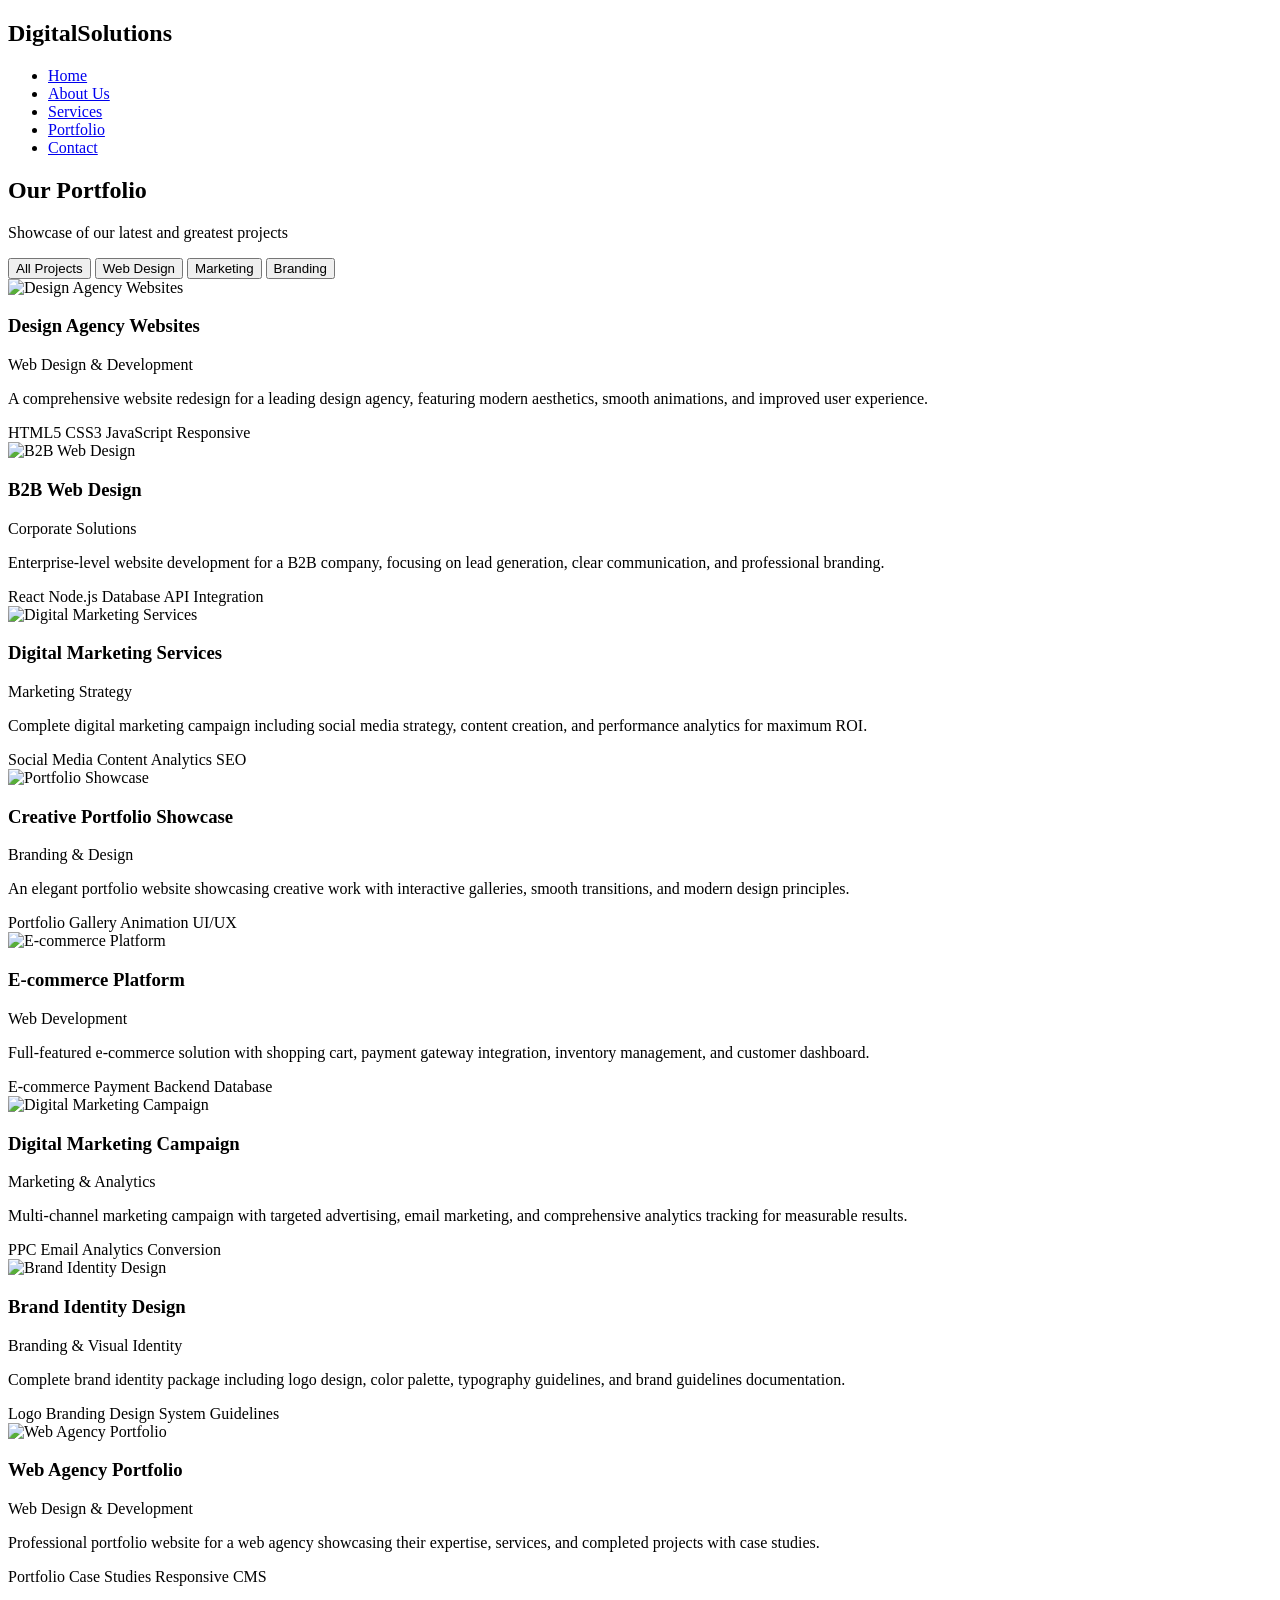
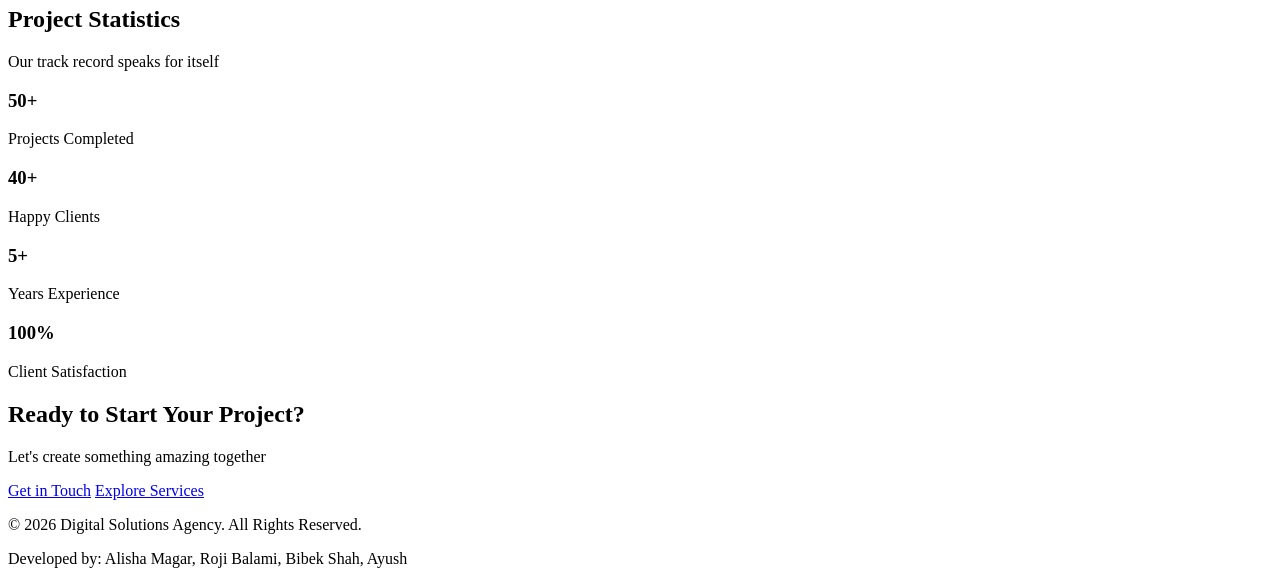
==== portfolio.html @ 6f17cbc4 "Add files via upload" ====
<!DOCTYPE html>
<html lang="en">
<head>
    <meta charset="UTF-8">
    <meta name="viewport" content="width=device-width, initial-scale=1.0">
    <meta name="description" content="Our Portfolio - Digital Solutions Agency">
    <title>Portfolio | Digital Solutions Agency</title>
    <link rel="stylesheet" href="css/style.css">
</head>
<body>
    <header>
        <nav id="navbar">
            <div class="container">
                <h1 class="logo">Digital<span>Solutions</span></h1>
                <ul id="nav-links">
                    <li><a href="index.html">Home</a></li>
                    <li><a href="index.html#about">About Us</a></li>
                    <li><a href="services.html">Services</a></li>
                    <li><a href="portfolio.html" class="active">Portfolio</a></li>
                    <li><a href="index.html#contact">Contact</a></li>
                </ul>
                <div class="menu-toggle" id="mobile-menu">
                    <span class="bar"></span>
                    <span class="bar"></span>
                    <span class="bar"></span>
                </div>
            </div>
        </nav>
    </header>

    <section class="hero-small">
        <div class="container">
            <h2>Our Portfolio</h2>
            <p>Showcase of our latest and greatest projects</p>
        </div>
    </section>

    <section class="section">
        <div class="container">
            <div class="portfolio-filters">
                <button class="filter-btn active" data-filter="all">All Projects</button>
                <button class="filter-btn" data-filter="web">Web Design</button>
                <button class="filter-btn" data-filter="marketing">Marketing</button>
                <button class="filter-btn" data-filter="branding">Branding</button>
            </div>

            <div class="portfolio-grid-full">
                <div class="portfolio-item-full" data-category="web">
                    <img src="images/TKBWjKt4dnG0.jpg" alt="Design Agency Websites">
                    <div class="portfolio-content">
                        <h3>Design Agency Websites</h3>
                        <p class="category">Web Design & Development</p>
                        <p class="description">A comprehensive website redesign for a leading design agency, featuring modern aesthetics, smooth animations, and improved user experience.</p>
                        <div class="project-details">
                            <span class="tag">HTML5</span>
                            <span class="tag">CSS3</span>
                            <span class="tag">JavaScript</span>
                            <span class="tag">Responsive</span>
                        </div>
                    </div>
                </div>

                <div class="portfolio-item-full" data-category="web">
                    <img src="images/zEjSpsb6huUT.jpg" alt="B2B Web Design">
                    <div class="portfolio-content">
                        <h3>B2B Web Design</h3>
                        <p class="category">Corporate Solutions</p>
                        <p class="description">Enterprise-level website development for a B2B company, focusing on lead generation, clear communication, and professional branding.</p>
                        <div class="project-details">
                            <span class="tag">React</span>
                            <span class="tag">Node.js</span>
                            <span class="tag">Database</span>
                            <span class="tag">API Integration</span>
                        </div>
                    </div>
                </div>

                <div class="portfolio-item-full" data-category="marketing">
                    <img src="images/h1PddWuGGS7m.png" alt="Digital Marketing Services">
                    <div class="portfolio-content">
                        <h3>Digital Marketing Services</h3>
                        <p class="category">Marketing Strategy</p>
                        <p class="description">Complete digital marketing campaign including social media strategy, content creation, and performance analytics for maximum ROI.</p>
                        <div class="project-details">
                            <span class="tag">Social Media</span>
                            <span class="tag">Content</span>
                            <span class="tag">Analytics</span>
                            <span class="tag">SEO</span>
                        </div>
                    </div>
                </div>

                <div class="portfolio-item-full" data-category="branding">
                    <img src="images/XluMbDLyAQVP.jpg" alt="Portfolio Showcase">
                    <div class="portfolio-content">
                        <h3>Creative Portfolio Showcase</h3>
                        <p class="category">Branding & Design</p>
                        <p class="description">An elegant portfolio website showcasing creative work with interactive galleries, smooth transitions, and modern design principles.</p>
                        <div class="project-details">
                            <span class="tag">Portfolio</span>
                            <span class="tag">Gallery</span>
                            <span class="tag">Animation</span>
                            <span class="tag">UI/UX</span>
                        </div>
                    </div>
                </div>

                <div class="portfolio-item-full" data-category="web">
                    <img src="images/gO6kTtmcaohw.jpg" alt="E-commerce Platform">
                    <div class="portfolio-content">
                        <h3>E-commerce Platform</h3>
                        <p class="category">Web Development</p>
                        <p class="description">Full-featured e-commerce solution with shopping cart, payment gateway integration, inventory management, and customer dashboard.</p>
                        <div class="project-details">
                            <span class="tag">E-commerce</span>
                            <span class="tag">Payment</span>
                            <span class="tag">Backend</span>
                            <span class="tag">Database</span>
                        </div>
                    </div>
                </div>

                <div class="portfolio-item-full" data-category="marketing">
                    <img src="images/0xlNQxmsc4m5.jpg" alt="Digital Marketing Campaign">
                    <div class="portfolio-content">
                        <h3>Digital Marketing Campaign</h3>
                        <p class="category">Marketing & Analytics</p>
                        <p class="description">Multi-channel marketing campaign with targeted advertising, email marketing, and comprehensive analytics tracking for measurable results.</p>
                        <div class="project-details">
                            <span class="tag">PPC</span>
                            <span class="tag">Email</span>
                            <span class="tag">Analytics</span>
                            <span class="tag">Conversion</span>
                        </div>
                    </div>
                </div>

                <div class="portfolio-item-full" data-category="branding">
                    <img src="images/mFI8Hsvcksqa.jpeg" alt="Brand Identity Design">
                    <div class="portfolio-content">
                        <h3>Brand Identity Design</h3>
                        <p class="category">Branding & Visual Identity</p>
                        <p class="description">Complete brand identity package including logo design, color palette, typography guidelines, and brand guidelines documentation.</p>
                        <div class="project-details">
                            <span class="tag">Logo</span>
                            <span class="tag">Branding</span>
                            <span class="tag">Design System</span>
                            <span class="tag">Guidelines</span>
                        </div>
                    </div>
                </div>

                <div class="portfolio-item-full" data-category="web">
                    <img src="images/j3MkWqbN0NCX.jpg" alt="Web Agency Portfolio">
                    <div class="portfolio-content">
                        <h3>Web Agency Portfolio</h3>
                        <p class="category">Web Design & Development</p>
                        <p class="description">Professional portfolio website for a web agency showcasing their expertise, services, and completed projects with case studies.</p>
                        <div class="project-details">
                            <span class="tag">Portfolio</span>
                            <span class="tag">Case Studies</span>
                            <span class="tag">Responsive</span>
                            <span class="tag">CMS</span>
                        </div>
                    </div>
                </div>
            </div>
        </div>
    </section>

    <section class="section bg-light">
        <div class="container">
            <div class="section-header">
                <h2>Project Statistics</h2>
                <p>Our track record speaks for itself</p>
            </div>
            <div class="stats-grid">
                <div class="stat-card">
                    <h3>50+</h3>
                    <p>Projects Completed</p>
                </div>
                <div class="stat-card">
                    <h3>40+</h3>
                    <p>Happy Clients</p>
                </div>
                <div class="stat-card">
                    <h3>5+</h3>
                    <p>Years Experience</p>
                </div>
                <div class="stat-card">
                    <h3>100%</h3>
                    <p>Client Satisfaction</p>
                </div>
            </div>
        </div>
    </section>

    <section class="section">
        <div class="container">
            <div class="section-header">
                <h2>Ready to Start Your Project?</h2>
                <p>Let's create something amazing together</p>
            </div>
            <div class="cta-buttons">
                <a href="index.html#contact" class="btn">Get in Touch</a>
                <a href="services.html" class="btn btn-secondary">Explore Services</a>
            </div>
        </div>
    </section>

    <footer>
        <div class="container">
            <p>&copy; 2026 Digital Solutions Agency. All Rights Reserved.</p>
            <p>Developed by: Alisha Magar, Roji Balami, Bibek Shah, Ayush</p>
        </div>
    </footer>

    <script src="js/main.js"></script>
    <script src="js/portfolio.js"></script>
</body>
</html>
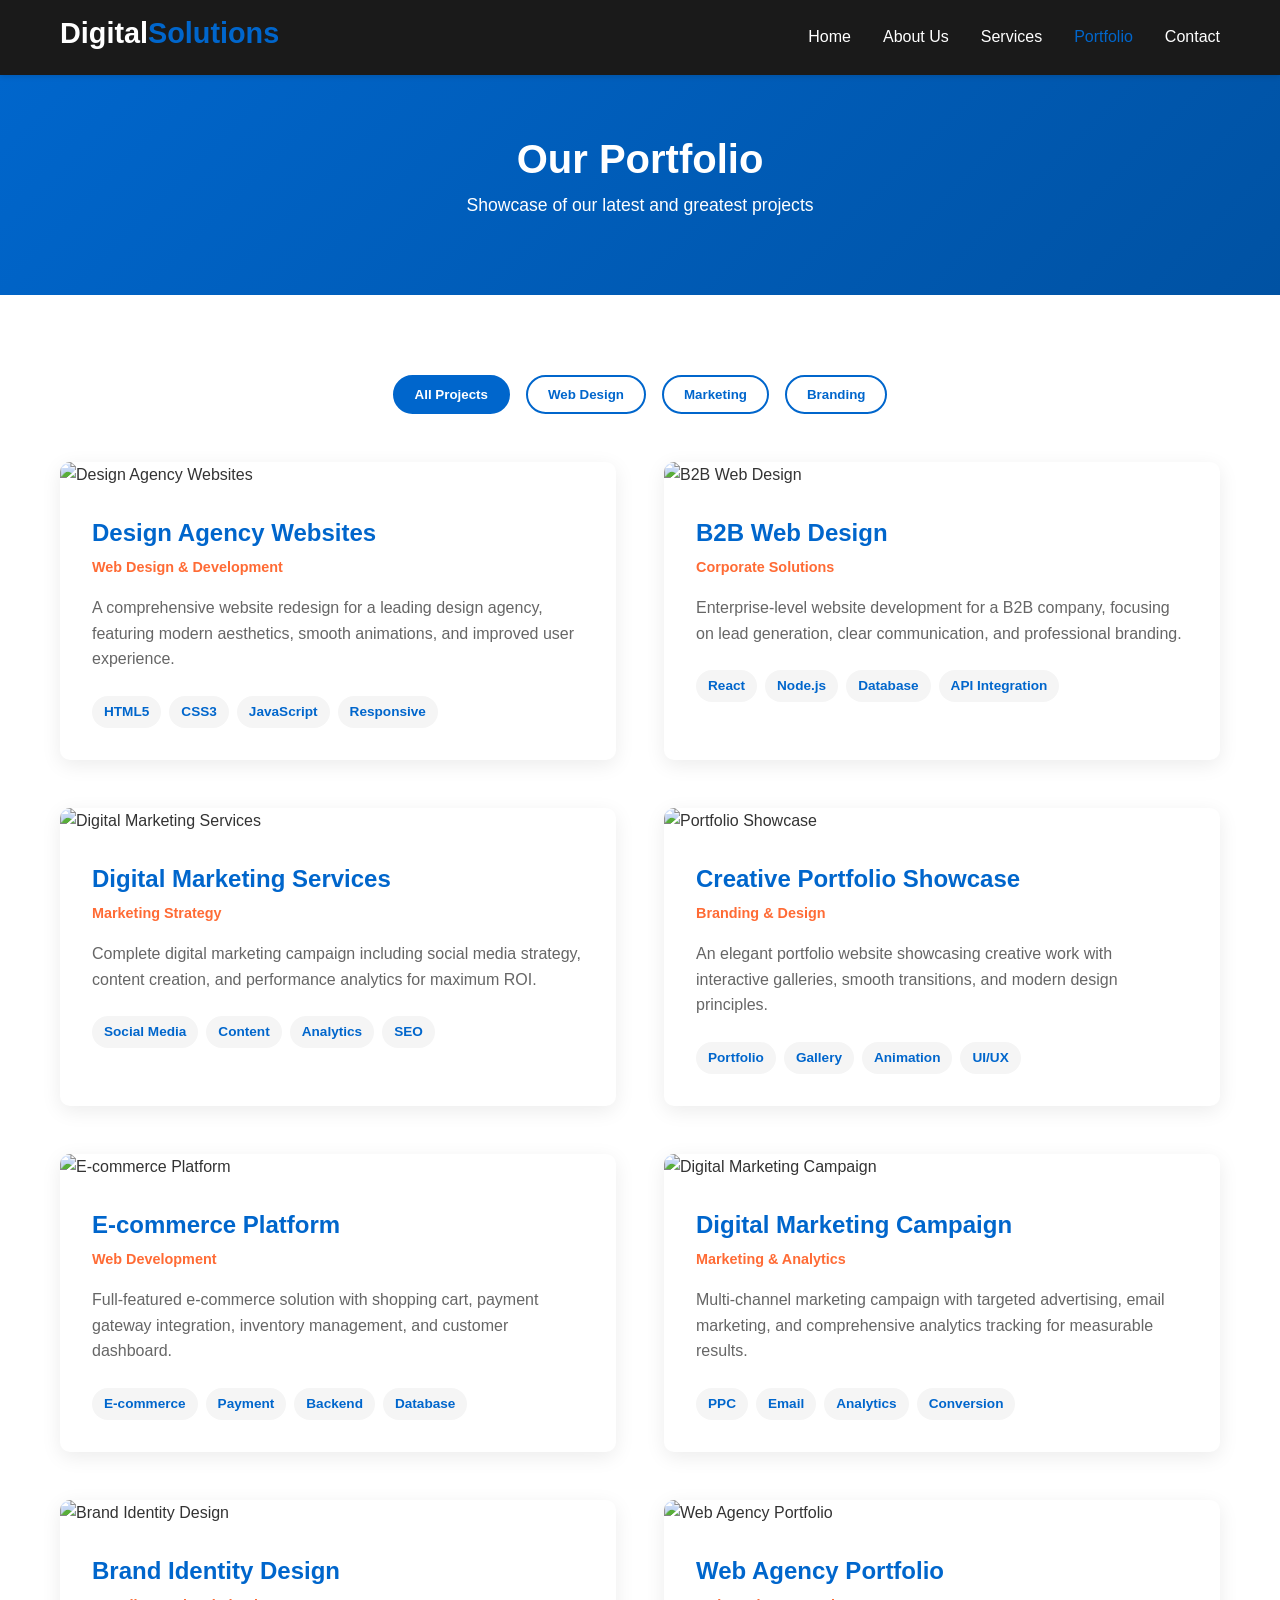
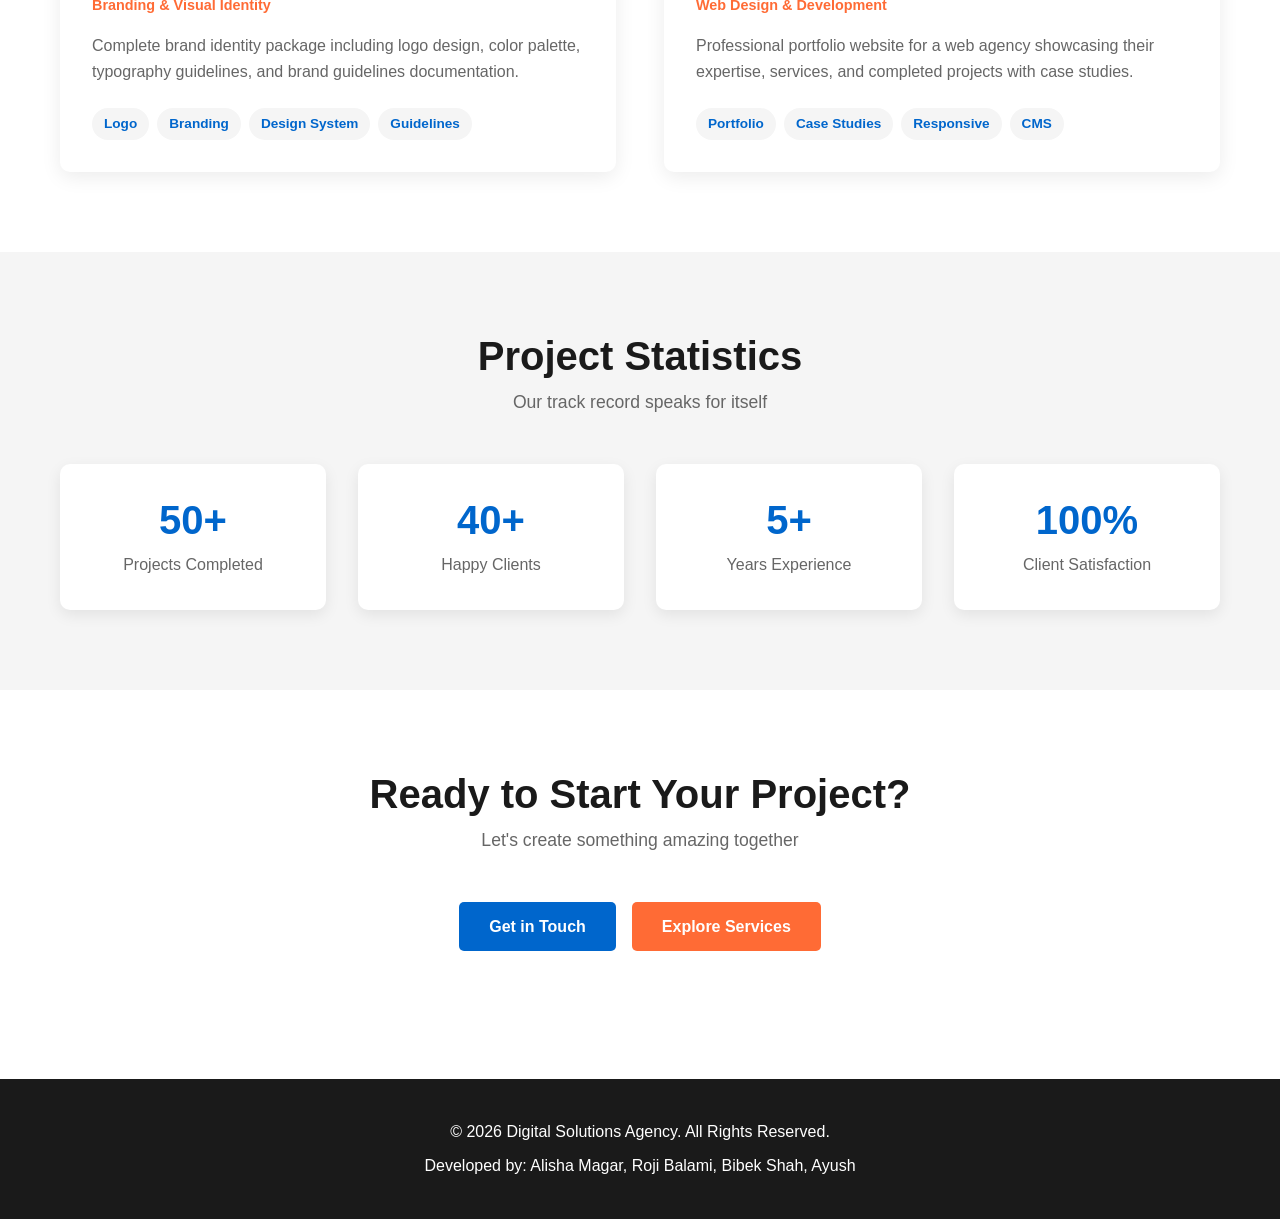
==== commit bfd0411e: "Update portfolio.html" ====
--- a/portfolio.html
+++ b/portfolio.html
@@ -5,7 +5,7 @@
     <meta name="viewport" content="width=device-width, initial-scale=1.0">
     <meta name="description" content="Our Portfolio - Digital Solutions Agency">
     <title>Portfolio | Digital Solutions Agency</title>
-    <link rel="stylesheet" href="css/style.css">
+    <link rel="stylesheet" href="style.css">
 </head>
 <body>
     <header>
--- a/style.css
+++ b/style.css
@@ -0,0 +1,683 @@
+/* ===== Global Styles ===== */
+* {
+    margin: 0;
+    padding: 0;
+    box-sizing: border-box;
+}
+
+:root {
+    --primary-color: #0066cc;
+    --secondary-color: #ff6b35;
+    --dark-color: #1a1a1a;
+    --light-color: #f5f5f5;
+    --text-color: #333;
+    --border-color: #ddd;
+    --transition: all 0.3s ease;
+}
+
+html {
+    scroll-behavior: smooth;
+}
+
+body {
+    font-family: 'Segoe UI', Tahoma, Geneva, Verdana, sans-serif;
+    line-height: 1.6;
+    color: var(--text-color);
+    background-color: #fff;
+}
+
+.container {
+    max-width: 1200px;
+    margin: 0 auto;
+    padding: 0 20px;
+}
+
+/* ===== Typography ===== */
+h1, h2, h3, h4, h5, h6 {
+    line-height: 1.2;
+    margin-bottom: 0.5rem;
+}
+
+h2 {
+    font-size: 2.5rem;
+    color: var(--dark-color);
+}
+
+h3 {
+    font-size: 1.5rem;
+    color: var(--dark-color);
+}
+
+p {
+    margin-bottom: 1rem;
+}
+
+/* ===== Header & Navigation ===== */
+header {
+    background-color: var(--dark-color);
+    color: white;
+    position: sticky;
+    top: 0;
+    z-index: 100;
+    box-shadow: 0 2px 5px rgba(0, 0, 0, 0.1);
+}
+
+nav {
+    padding: 1rem 0;
+}
+
+nav .container {
+    display: flex;
+    justify-content: space-between;
+    align-items: center;
+}
+
+.logo {
+    font-size: 1.8rem;
+    font-weight: bold;
+}
+
+.logo span {
+    color: var(--primary-color);
+}
+
+#nav-links {
+    display: flex;
+    list-style: none;
+    gap: 2rem;
+}
+
+#nav-links a {
+    color: white;
+    text-decoration: none;
+    transition: var(--transition);
+    font-weight: 500;
+}
+
+#nav-links a:hover,
+#nav-links a.active {
+    color: var(--primary-color);
+}
+
+.menu-toggle {
+    display: none;
+    flex-direction: column;
+    cursor: pointer;
+}
+
+.bar {
+    width: 25px;
+    height: 3px;
+    background-color: white;
+    margin: 5px 0;
+    transition: var(--transition);
+}
+
+/* ===== Buttons ===== */
+.btn {
+    display: inline-block;
+    padding: 12px 30px;
+    background-color: var(--primary-color);
+    color: white;
+    text-decoration: none;
+    border: none;
+    border-radius: 5px;
+    cursor: pointer;
+    font-size: 1rem;
+    font-weight: 600;
+    transition: var(--transition);
+}
+
+.btn:hover {
+    background-color: #0052a3;
+    transform: translateY(-2px);
+    box-shadow: 0 5px 15px rgba(0, 102, 204, 0.3);
+}
+
+.btn-secondary {
+    background-color: var(--secondary-color);
+}
+
+.btn-secondary:hover {
+    background-color: #e55a2b;
+}
+
+.btn-block {
+    width: 100%;
+    display: block;
+}
+
+/* ===== Hero Section ===== */
+.hero {
+    background: linear-gradient(135deg, var(--primary-color) 0%, #0052a3 100%);
+    color: white;
+    padding: 100px 0;
+    text-align: center;
+}
+
+.hero-content h2 {
+    color: white;
+    font-size: 3.5rem;
+    margin-bottom: 1.5rem;
+}
+
+.hero-content p {
+    font-size: 1.3rem;
+    margin-bottom: 2rem;
+}
+
+.hero-small {
+    background: linear-gradient(135deg, var(--primary-color) 0%, #0052a3 100%);
+    color: white;
+    padding: 60px 0;
+    text-align: center;
+}
+
+.hero-small h2 {
+    color: white;
+    font-size: 2.5rem;
+    margin-bottom: 0.5rem;
+}
+
+.hero-small p {
+    font-size: 1.1rem;
+}
+
+/* ===== Sections ===== */
+.section {
+    padding: 80px 0;
+}
+
+.section.bg-light {
+    background-color: var(--light-color);
+}
+
+.section-header {
+    text-align: center;
+    margin-bottom: 3rem;
+}
+
+.section-header h2 {
+    margin-bottom: 0.5rem;
+}
+
+.section-header p {
+    font-size: 1.1rem;
+    color: #666;
+}
+
+/* ===== About Section ===== */
+.about-content {
+    display: grid;
+    grid-template-columns: 1fr 1fr;
+    gap: 3rem;
+    align-items: center;
+}
+
+.about-text h3 {
+    margin-bottom: 1rem;
+}
+
+.team-list {
+    list-style: none;
+    margin-top: 1.5rem;
+}
+
+.team-list li {
+    padding: 0.5rem 0;
+    border-bottom: 1px solid var(--border-color);
+}
+
+.about-image img {
+    width: 100%;
+    border-radius: 10px;
+    box-shadow: 0 10px 30px rgba(0, 0, 0, 0.1);
+}
+
+/* ===== Services Section ===== */
+.services-grid {
+    display: grid;
+    grid-template-columns: repeat(auto-fit, minmax(300px, 1fr));
+    gap: 2rem;
+    margin-bottom: 2rem;
+}
+
+.service-card {
+    background: white;
+    padding: 2rem;
+    border-radius: 10px;
+    text-align: center;
+    box-shadow: 0 5px 15px rgba(0, 0, 0, 0.08);
+    transition: var(--transition);
+}
+
+.service-card:hover {
+    transform: translateY(-10px);
+    box-shadow: 0 15px 30px rgba(0, 0, 0, 0.15);
+}
+
+.service-card .icon {
+    font-size: 3rem;
+    margin-bottom: 1rem;
+}
+
+.service-card h3 {
+    margin-bottom: 1rem;
+    color: var(--primary-color);
+}
+
+.service-card p {
+    color: #666;
+    font-size: 0.95rem;
+}
+
+/* ===== Services Detail Page ===== */
+.services-detailed {
+    display: grid;
+    grid-template-columns: repeat(auto-fit, minmax(350px, 1fr));
+    gap: 2.5rem;
+}
+
+.service-detail-card {
+    background: white;
+    padding: 2.5rem;
+    border-radius: 10px;
+    box-shadow: 0 5px 20px rgba(0, 0, 0, 0.08);
+    transition: var(--transition);
+}
+
+.service-detail-card:hover {
+    box-shadow: 0 15px 40px rgba(0, 0, 0, 0.15);
+}
+
+.service-detail-card .service-icon {
+    font-size: 2.5rem;
+    margin-bottom: 1rem;
+}
+
+.service-detail-card h3 {
+    color: var(--primary-color);
+    margin-bottom: 1rem;
+}
+
+.service-features {
+    list-style: none;
+    margin-top: 1.5rem;
+}
+
+.service-features li {
+    padding: 0.5rem 0;
+    color: #555;
+}
+
+.why-choose-grid {
+    display: grid;
+    grid-template-columns: repeat(auto-fit, minmax(250px, 1fr));
+    gap: 2rem;
+}
+
+.why-card {
+    background: white;
+    padding: 2rem;
+    border-radius: 10px;
+    text-align: center;
+    box-shadow: 0 5px 15px rgba(0, 0, 0, 0.08);
+}
+
+.why-card h4 {
+    color: var(--primary-color);
+    margin-bottom: 0.5rem;
+}
+
+/* ===== Portfolio Section ===== */
+.portfolio-grid {
+    display: grid;
+    grid-template-columns: repeat(auto-fit, minmax(250px, 1fr));
+    gap: 2rem;
+    margin-bottom: 2rem;
+}
+
+.portfolio-item {
+    position: relative;
+    overflow: hidden;
+    border-radius: 10px;
+    height: 250px;
+    cursor: pointer;
+}
+
+.portfolio-item img {
+    width: 100%;
+    height: 100%;
+    object-fit: cover;
+    transition: var(--transition);
+}
+
+.portfolio-item:hover img {
+    transform: scale(1.1);
+}
+
+.portfolio-overlay {
+    position: absolute;
+    top: 0;
+    left: 0;
+    width: 100%;
+    height: 100%;
+    background: rgba(0, 102, 204, 0.9);
+    display: flex;
+    flex-direction: column;
+    justify-content: center;
+    align-items: center;
+    color: white;
+    text-align: center;
+    opacity: 0;
+    transition: var(--transition);
+}
+
+.portfolio-item:hover .portfolio-overlay {
+    opacity: 1;
+}
+
+.portfolio-overlay h3 {
+    color: white;
+    margin-bottom: 0.5rem;
+}
+
+.portfolio-overlay p {
+    margin: 0;
+    font-size: 0.9rem;
+}
+
+/* ===== Portfolio Page ===== */
+.portfolio-filters {
+    display: flex;
+    justify-content: center;
+    gap: 1rem;
+    margin-bottom: 3rem;
+    flex-wrap: wrap;
+}
+
+.filter-btn {
+    padding: 10px 20px;
+    border: 2px solid var(--primary-color);
+    background: white;
+    color: var(--primary-color);
+    border-radius: 25px;
+    cursor: pointer;
+    transition: var(--transition);
+    font-weight: 600;
+}
+
+.filter-btn:hover,
+.filter-btn.active {
+    background: var(--primary-color);
+    color: white;
+}
+
+.portfolio-grid-full {
+    display: grid;
+    grid-template-columns: repeat(auto-fit, minmax(400px, 1fr));
+    gap: 3rem;
+}
+
+.portfolio-item-full {
+    background: white;
+    border-radius: 10px;
+    overflow: hidden;
+    box-shadow: 0 5px 20px rgba(0, 0, 0, 0.08);
+    transition: var(--transition);
+}
+
+.portfolio-item-full:hover {
+    box-shadow: 0 15px 40px rgba(0, 0, 0, 0.15);
+    transform: translateY(-5px);
+}
+
+.portfolio-item-full img {
+    width: 100%;
+    height: 250px;
+    object-fit: cover;
+}
+
+.portfolio-content {
+    padding: 2rem;
+}
+
+.portfolio-content h3 {
+    color: var(--primary-color);
+    margin-bottom: 0.5rem;
+}
+
+.portfolio-content .category {
+    color: var(--secondary-color);
+    font-weight: 600;
+    font-size: 0.9rem;
+    margin-bottom: 1rem;
+}
+
+.portfolio-content .description {
+    color: #666;
+    margin-bottom: 1.5rem;
+}
+
+.project-details {
+    display: flex;
+    flex-wrap: wrap;
+    gap: 0.5rem;
+}
+
+.tag {
+    display: inline-block;
+    background: var(--light-color);
+    color: var(--primary-color);
+    padding: 5px 12px;
+    border-radius: 20px;
+    font-size: 0.85rem;
+    font-weight: 600;
+}
+
+/* ===== Stats Section ===== */
+.stats-grid {
+    display: grid;
+    grid-template-columns: repeat(auto-fit, minmax(200px, 1fr));
+    gap: 2rem;
+}
+
+.stat-card {
+    text-align: center;
+    padding: 2rem;
+    background: white;
+    border-radius: 10px;
+    box-shadow: 0 5px 15px rgba(0, 0, 0, 0.08);
+}
+
+.stat-card h3 {
+    color: var(--primary-color);
+    font-size: 2.5rem;
+    margin-bottom: 0.5rem;
+}
+
+.stat-card p {
+    color: #666;
+    font-size: 1rem;
+    margin: 0;
+}
+
+/* ===== View More Container ===== */
+.view-more-container {
+    text-align: center;
+    margin-top: 2rem;
+}
+
+.cta-buttons {
+    display: flex;
+    justify-content: center;
+    gap: 1rem;
+    flex-wrap: wrap;
+}
+
+/* ===== Contact Section ===== */
+.contact-container {
+    max-width: 600px;
+    margin: 0 auto;
+}
+
+#contact-form {
+    background: white;
+    padding: 2rem;
+    border-radius: 10px;
+    box-shadow: 0 5px 20px rgba(0, 0, 0, 0.08);
+}
+
+.form-group {
+    margin-bottom: 1.5rem;
+}
+
+.form-group label {
+    display: block;
+    margin-bottom: 0.5rem;
+    font-weight: 600;
+    color: var(--text-color);
+}
+
+.form-group input,
+.form-group textarea {
+    width: 100%;
+    padding: 12px;
+    border: 1px solid var(--border-color);
+    border-radius: 5px;
+    font-family: inherit;
+    font-size: 1rem;
+    transition: var(--transition);
+}
+
+.form-group input:focus,
+.form-group textarea:focus {
+    outline: none;
+    border-color: var(--primary-color);
+    box-shadow: 0 0 5px rgba(0, 102, 204, 0.3);
+}
+
+/* ===== Footer ===== */
+footer {
+    background-color: var(--dark-color);
+    color: white;
+    text-align: center;
+    padding: 2rem 0;
+    margin-top: 3rem;
+}
+
+footer p {
+    margin: 0.5rem 0;
+}
+
+/* ===== Responsive Design ===== */
+@media (max-width: 768px) {
+    .menu-toggle {
+        display: flex;
+    }
+
+    #nav-links {
+        position: absolute;
+        top: 70px;
+        left: -100%;
+        flex-direction: column;
+        background-color: var(--dark-color);
+        width: 100%;
+        text-align: center;
+        transition: 0.3s;
+        gap: 0;
+        padding: 2rem 0;
+    }
+
+    #nav-links.active {
+        left: 0;
+    }
+
+    #nav-links li {
+        padding: 1rem 0;
+    }
+
+    .hero-content h2 {
+        font-size: 2rem;
+    }
+
+    .hero-content p {
+        font-size: 1rem;
+    }
+
+    .about-content {
+        grid-template-columns: 1fr;
+    }
+
+    .services-grid,
+    .services-detailed {
+        grid-template-columns: 1fr;
+    }
+
+    .portfolio-grid-full {
+        grid-template-columns: 1fr;
+    }
+
+    .stats-grid {
+        grid-template-columns: repeat(2, 1fr);
+    }
+
+    h2 {
+        font-size: 2rem;
+    }
+
+    .cta-buttons {
+        flex-direction: column;
+    }
+
+    .cta-buttons .btn {
+        width: 100%;
+    }
+}
+
+@media (max-width: 480px) {
+    .container {
+        padding: 0 15px;
+    }
+
+    h2 {
+        font-size: 1.5rem;
+    }
+
+    h3 {
+        font-size: 1.2rem;
+    }
+
+    .hero-content h2 {
+        font-size: 1.5rem;
+    }
+
+    .hero-content p {
+        font-size: 0.9rem;
+    }
+
+    .hero {
+        padding: 50px 0;
+    }
+
+    .section {
+        padding: 40px 0;
+    }
+
+    .portfolio-grid-full {
+        grid-template-columns: 1fr;
+    }
+
+    .stats-grid {
+        grid-template-columns: 1fr;
+    }
+
+    .portfolio-filters {
+        gap: 0.5rem;
+    }
+
+    .filter-btn {
+        padding: 8px 15px;
+        font-size: 0.9rem;
+    }
+}
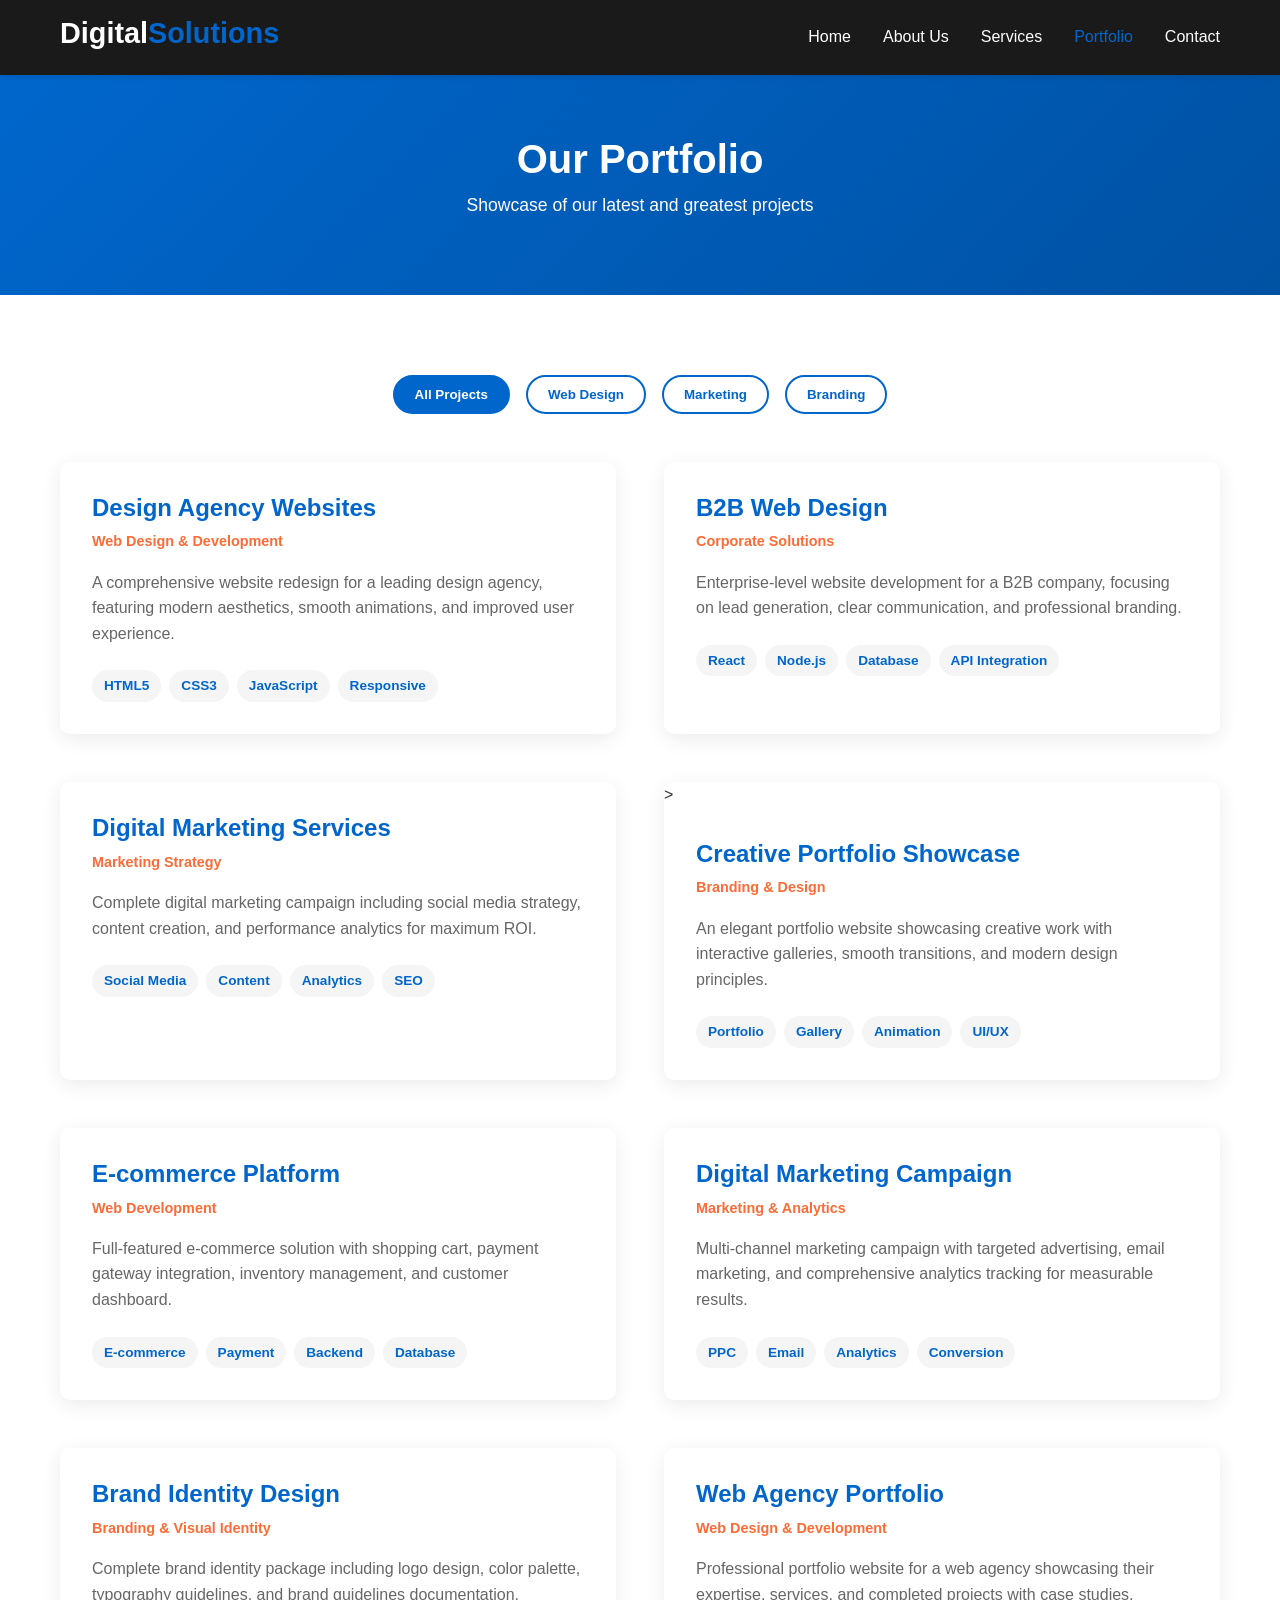
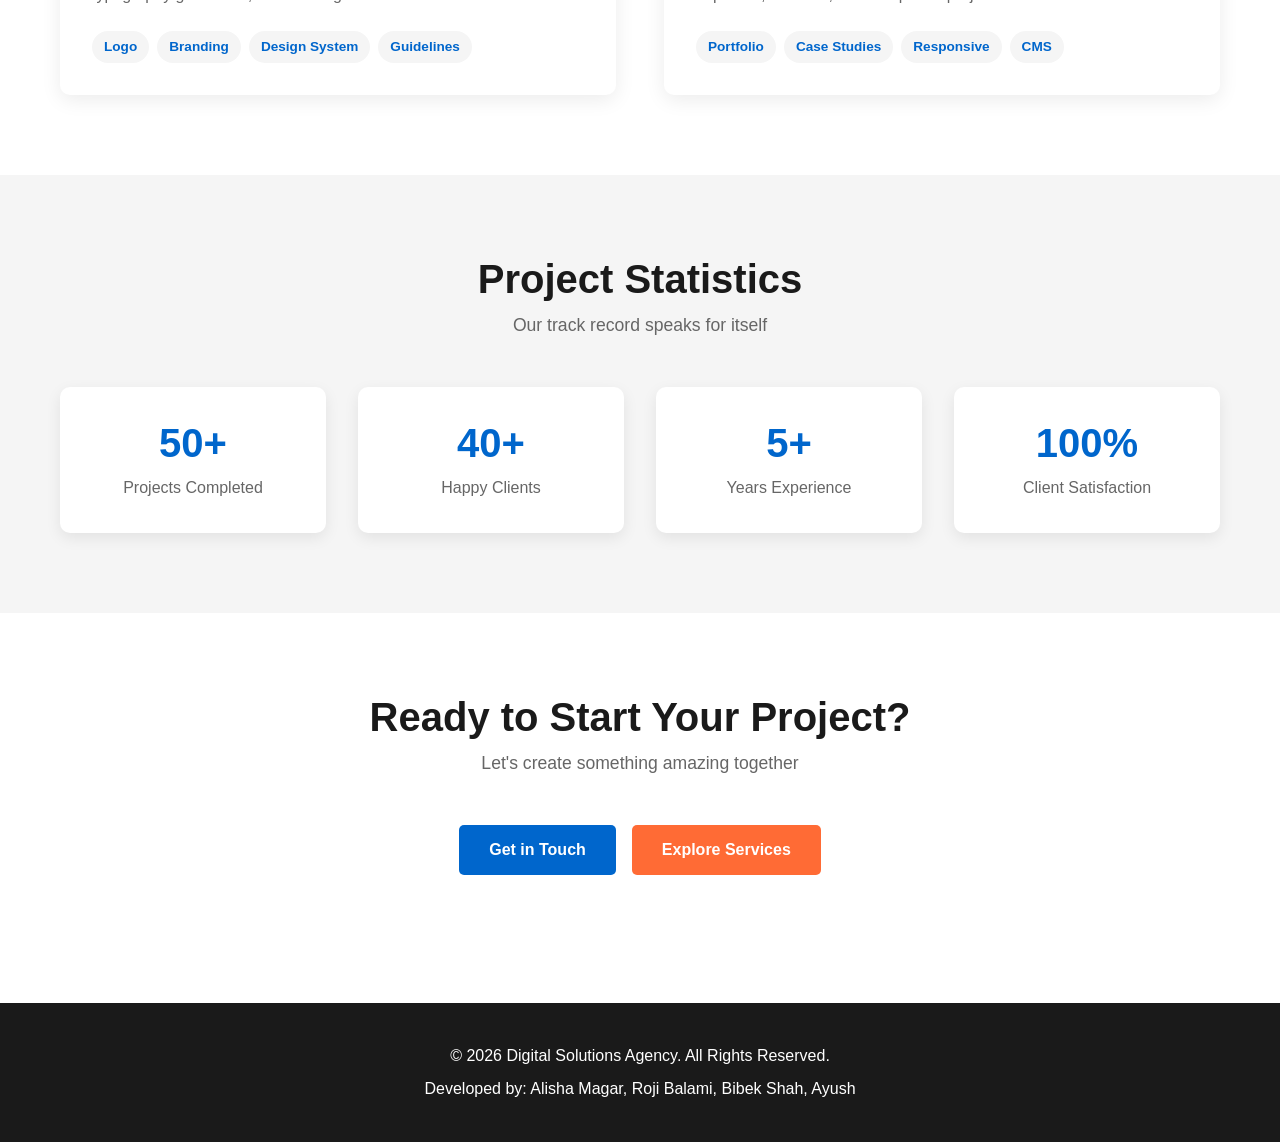
==== commit 6848c6b2: "Update portfolio.html" ====
--- a/portfolio.html
+++ b/portfolio.html
@@ -46,7 +46,7 @@
 
             <div class="portfolio-grid-full">
                 <div class="portfolio-item-full" data-category="web">
-                    <img src="images/TKBWjKt4dnG0.jpg" alt="Design Agency Websites">
+                    
                     <div class="portfolio-content">
                         <h3>Design Agency Websites</h3>
                         <p class="category">Web Design & Development</p>
@@ -61,7 +61,7 @@
                 </div>
 
                 <div class="portfolio-item-full" data-category="web">
-                    <img src="images/zEjSpsb6huUT.jpg" alt="B2B Web Design">
+                    
                     <div class="portfolio-content">
                         <h3>B2B Web Design</h3>
                         <p class="category">Corporate Solutions</p>
@@ -76,7 +76,7 @@
                 </div>
 
                 <div class="portfolio-item-full" data-category="marketing">
-                    <img src="images/h1PddWuGGS7m.png" alt="Digital Marketing Services">
+                    
                     <div class="portfolio-content">
                         <h3>Digital Marketing Services</h3>
                         <p class="category">Marketing Strategy</p>
@@ -91,7 +91,7 @@
                 </div>
 
                 <div class="portfolio-item-full" data-category="branding">
-                    <img src="images/XluMbDLyAQVP.jpg" alt="Portfolio Showcase">
+                    >
                     <div class="portfolio-content">
                         <h3>Creative Portfolio Showcase</h3>
                         <p class="category">Branding & Design</p>
@@ -106,7 +106,7 @@
                 </div>
 
                 <div class="portfolio-item-full" data-category="web">
-                    <img src="images/gO6kTtmcaohw.jpg" alt="E-commerce Platform">
+                 
                     <div class="portfolio-content">
                         <h3>E-commerce Platform</h3>
                         <p class="category">Web Development</p>
@@ -121,7 +121,7 @@
                 </div>
 
                 <div class="portfolio-item-full" data-category="marketing">
-                    <img src="images/0xlNQxmsc4m5.jpg" alt="Digital Marketing Campaign">
+                   
                     <div class="portfolio-content">
                         <h3>Digital Marketing Campaign</h3>
                         <p class="category">Marketing & Analytics</p>
@@ -136,7 +136,7 @@
                 </div>
 
                 <div class="portfolio-item-full" data-category="branding">
-                    <img src="images/mFI8Hsvcksqa.jpeg" alt="Brand Identity Design">
+                    
                     <div class="portfolio-content">
                         <h3>Brand Identity Design</h3>
                         <p class="category">Branding & Visual Identity</p>
@@ -151,7 +151,7 @@
                 </div>
 
                 <div class="portfolio-item-full" data-category="web">
-                    <img src="images/j3MkWqbN0NCX.jpg" alt="Web Agency Portfolio">
+                    
                     <div class="portfolio-content">
                         <h3>Web Agency Portfolio</h3>
                         <p class="category">Web Design & Development</p>
